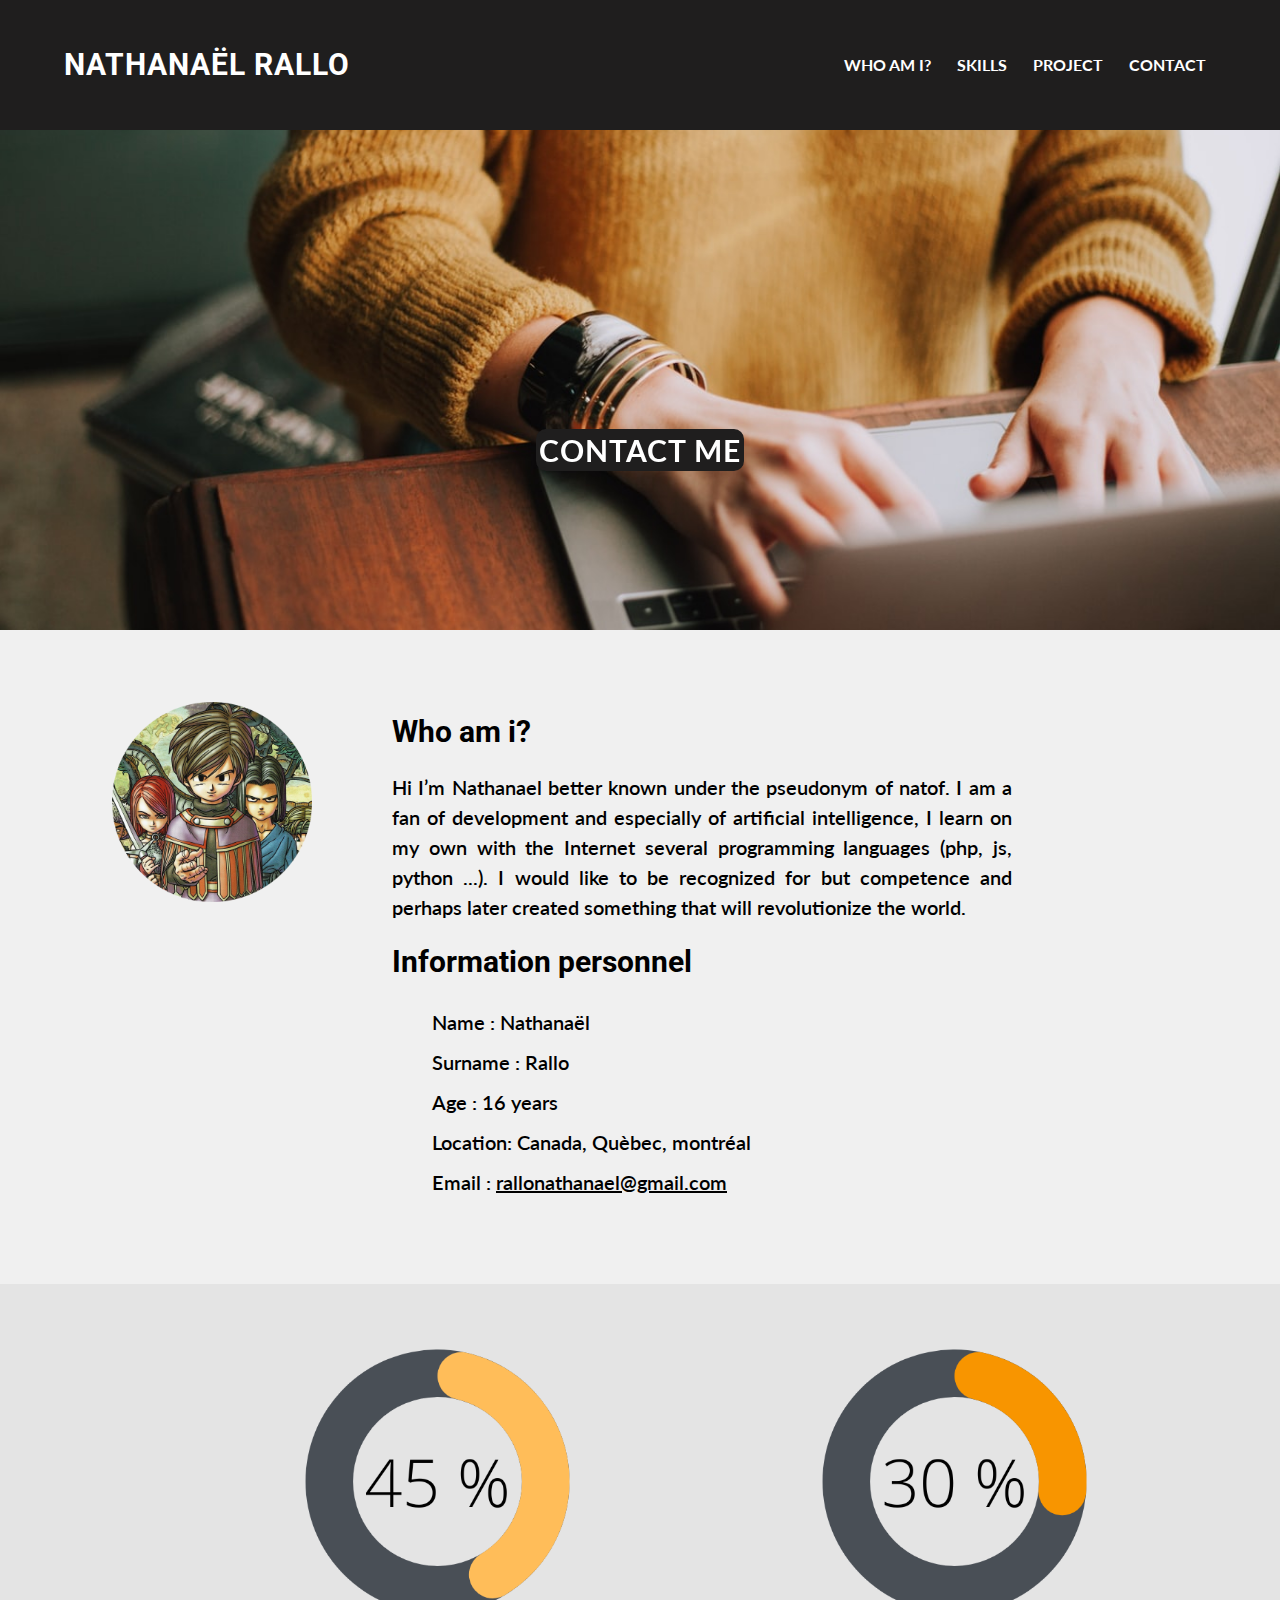
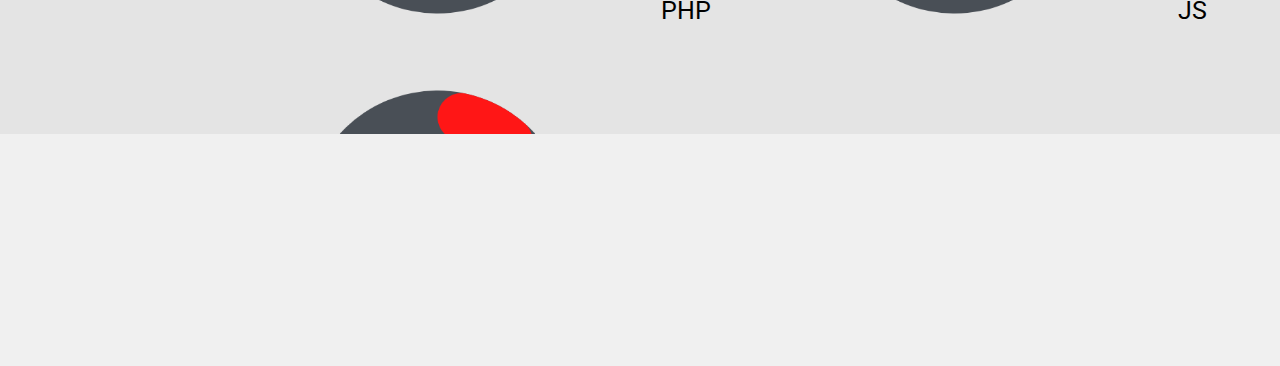
==== index.html @ a055c4c7 "zefzef" ====
<!DOCTYPE html>
<html lang="en">
<head>
    <meta charset="UTF-8">
    <title>Nathanaël</title>
    <link rel="stylesheet" href="public/css/header.css">
    <link rel="stylesheet" href="public/css/normalize.css">
    <link rel="stylesheet" href="https://pro.fontawesome.com/releases/v5.10.0/css/all.css" integrity="sha384-AYmEC3Yw5cVb3ZcuHtOA93w35dYTsvhLPVnYs9eStHfGJvOvKxVfELGroGkvsg+p" crossorigin="anonymous"/>
    <script src="https://ajax.googleapis.com/ajax/libs/jquery/3.5.1/jquery.min.js"></script>
</head>
<body>
    <header role="header">
        <nav class="menu" role="navigation">
            <div class="inner">
            <div class="m-left">
                <h1 class="logo">Nathanaël rallo</h1>
            </div>
            <div class="m-right">
                <a href="#" class="m-link"><i class="fas fa-user"></i> Who am i?</a>
                <a href="#" class="m-link"><i class="fas fa-book"></i> Skills</a>
                <a href="#" class="m-link"><i class="fas fa-business-time"></i> Project</a>
                <a href="#" class="m-link"><i class="fas fa-envelope-open-text"></i> Contact</a>
            </div>
            <div class="m-nav-toggle">
                <span class="m-toggle-icons"></span>
            </div>
            </div>
        </nav>
        <nav class="banniere" role="image">
            <div class="m-banniere">
               <a href="gmail:rallonathanael@gmail.com" class="m-link-center">Contact me</a>
            </div>
        </nav>
    </header>
    <article>
        <div class="div-categoryContainer">
     
            <img src="public/image/photo_profile.png" class="picture-left">
               
            <div class="paragraph-right">
                <h2>Who am i?</h2>
                <p>Hi I’m Nathanael better known under the pseudonym of natof. I am a fan of development and especially of artificial intelligence, 
                    I learn on my own with the Internet several programming languages ​​(php, js, python ...). I would like to be recognized for but competence and perhaps later created something that will revolutionize the world.</p>
                    <div class="personal-information">
                        <h2 class="titre-information">Information personnel</h2>
                        <ul class="ul-information">
                          <li><span>Name : </span>Nathanaël</li>
                          <li><span>Surname : </span>Rallo</li>
                          <li><span>Age : </span>16 years</li>
                          <li><span>Location: Canada, Quèbec, montréal 
                          <li class=><span>Email : </span><a class="gmail" href="mailto:rallonathanael@gmail.com">rallonathanael@gmail.com</a></li>
                        </ul>
                      </div>
            </div>   
        </div>
        <div class="skill-container">
        <div class="skill-image">
           <img src="public/image/1.png" class="image_1">
           <span class="php">PHP</span>
           <img src="public/image/2.png" class="image_2">
           <span class="js">JS</span>
           <img src="public/image/3.png" class="image_3">
           <span class="python">PYTHON</span>
        </div>
        </div>  
    </article>
    <script src="public/js/app.js" charset="utf-8"></script>
</body>
</html>
---- public/css/header.css ----
.menu{
    background: rgb(31, 30, 30);
    width: 100%;
    height: 130px;
    line-height: 130px;
}
.m-left{
    float: left;
}
.logo{
    margin: 0;padding: 0;
    color: white;
    text-transform: uppercase;
    font-family: 'Roboto';
    font-weight: 700;
    font-size: 30px;
    letter-spacing: 1px;
}

.m-right{
    float: right;
}

.m-link{
    text-decoration: none;
    color: white;
    text-transform: uppercase;
    font-weight: 700;
    padding: 0;margin: 0 10px;
    transition: all 0.3s ease;
    border-bottom: 2px solid transparent;
    padding-bottom: 3px;
}
.m-link-center{
    margin: 0;padding: 0;
    text-decoration: none;
    color: white;
    text-transform: uppercase;
    font-weight: 700;
    position: absolute;
    top: 50%; left: 50%;
    transform: translate(-50%, -50%);
    font-size: 30px;
    letter-spacing: 1px;
    border: 3px rgb(31, 30, 30) solid;
    border-radius: 10px;
    background: rgb(31, 30, 30);
}
.m-link i{
    margin-right: 2px;
}
.m-link-center:hover{
    border-bottom: 2px solid white;
}
.m-link:hover{
    border-bottom: 2px solid white;
}
.m-nav-toggle{
    width: 50px;
    height: 66px;
    display: none;
    align-items: center;
    float: right;
    cursor: pointer;
}
span.m-toggle-icons, span.m-toggle-icons::before, span.m-toggle-icons::after{
 content: "";   
 display: block;
 width: 100%;
 height: 2px;
 background: white;
 position: relative;
 margin-top: 10px;
 
}
span.m-toggle-icons::before{top: 10px;}
span.m-toggle-icons::after{top: -12px;}

.m-right.is-open{
    transform: translateX(0);
}

.m-nav-toggle.is-open span.m-nav-toggle-icons{
    transform: translateX(0);
}

.m-banniere{
    width: 100%;
    height: 500px;
    top: 5;left: 0;
    background: url('../image/banniere.jpg') center no-repeat;
    background-size: cover;
}

p{
    font-size: 20px;
}
    .div-categoryContainer{
    display : flex;
    flex: 80px;
    vertical-align: middle;  
    width: 1000px    ;
    padding: 12px ; 
    margin: auto;
    margin-right: 600px;
   }
   .picture-left {
     width:200px;
     height:200px;
     margin-top: 60px;
     margin-left: 100px;
     margin-right: 80px;
   }
   .paragraph-right {
     flex : 6;
     margin-top : 50px;
     max-width: 800px;
     text-align: justify;
     font-weight: 600;
     line-height: 30px;
    
   }

   .personal-information{ 
     font-weight: 600;
     line-height: 30px;
     display : block;
    }
    .ul-information{
        list-style: none;
        margin-right: 120px;
        text-shadow: black;
        font-size: 20px;
        line-height: 40px;
    }
    .gmail{
        color: black;
    }
    h2{
        font-family: 'Roboto';
        font-size: 30px;
    }
    .titre-information{
        margin-right: 100px;
        
    }
    .skill-container{
        background: rgb(228, 228, 228);
        width: 100%;
        height: 450px;
    }
    .skill-image{
        margin-left: 200px;
        margin-top: 50px;
        font-family: 'Roboto';
        font-size: 25px;
       
    }
    .image_1{
        width:275px;
        height:275px;
        margin-top: 60px;
        margin-left: 100px;
        margin-right: 80px;
    }
    .image_2{
        width:275px;
        height:275x;
        margin-top: 60px;
        margin-left: 100px;
        margin-right: 80px;
    }
    .image_3{
        width:275px;
        height:275px;
        margin-top: 60px;
        margin-left: 100px;
        margin-right: 80px;
    }
    .php{
        position:relative;
        width:300px;
        z-index:100;
    }

@media only screen and (max-width: 910px){
    .m-right{
        position: absolute;
        top: 66;right: 0;
        width: 200px;
        height: 100%;
        background: rgb(31, 30, 30);
        transform: translateX(100%);
        transition: all 0.3s ease-in-out;
    }

    .m-link{
        display: block;
        text-align: center;
        padding: 0; margin: 0 30px;
        height: 35px;
        margin-top: 90px;
    }
    .m-nav-toggle{
        display: flex;
    }
}
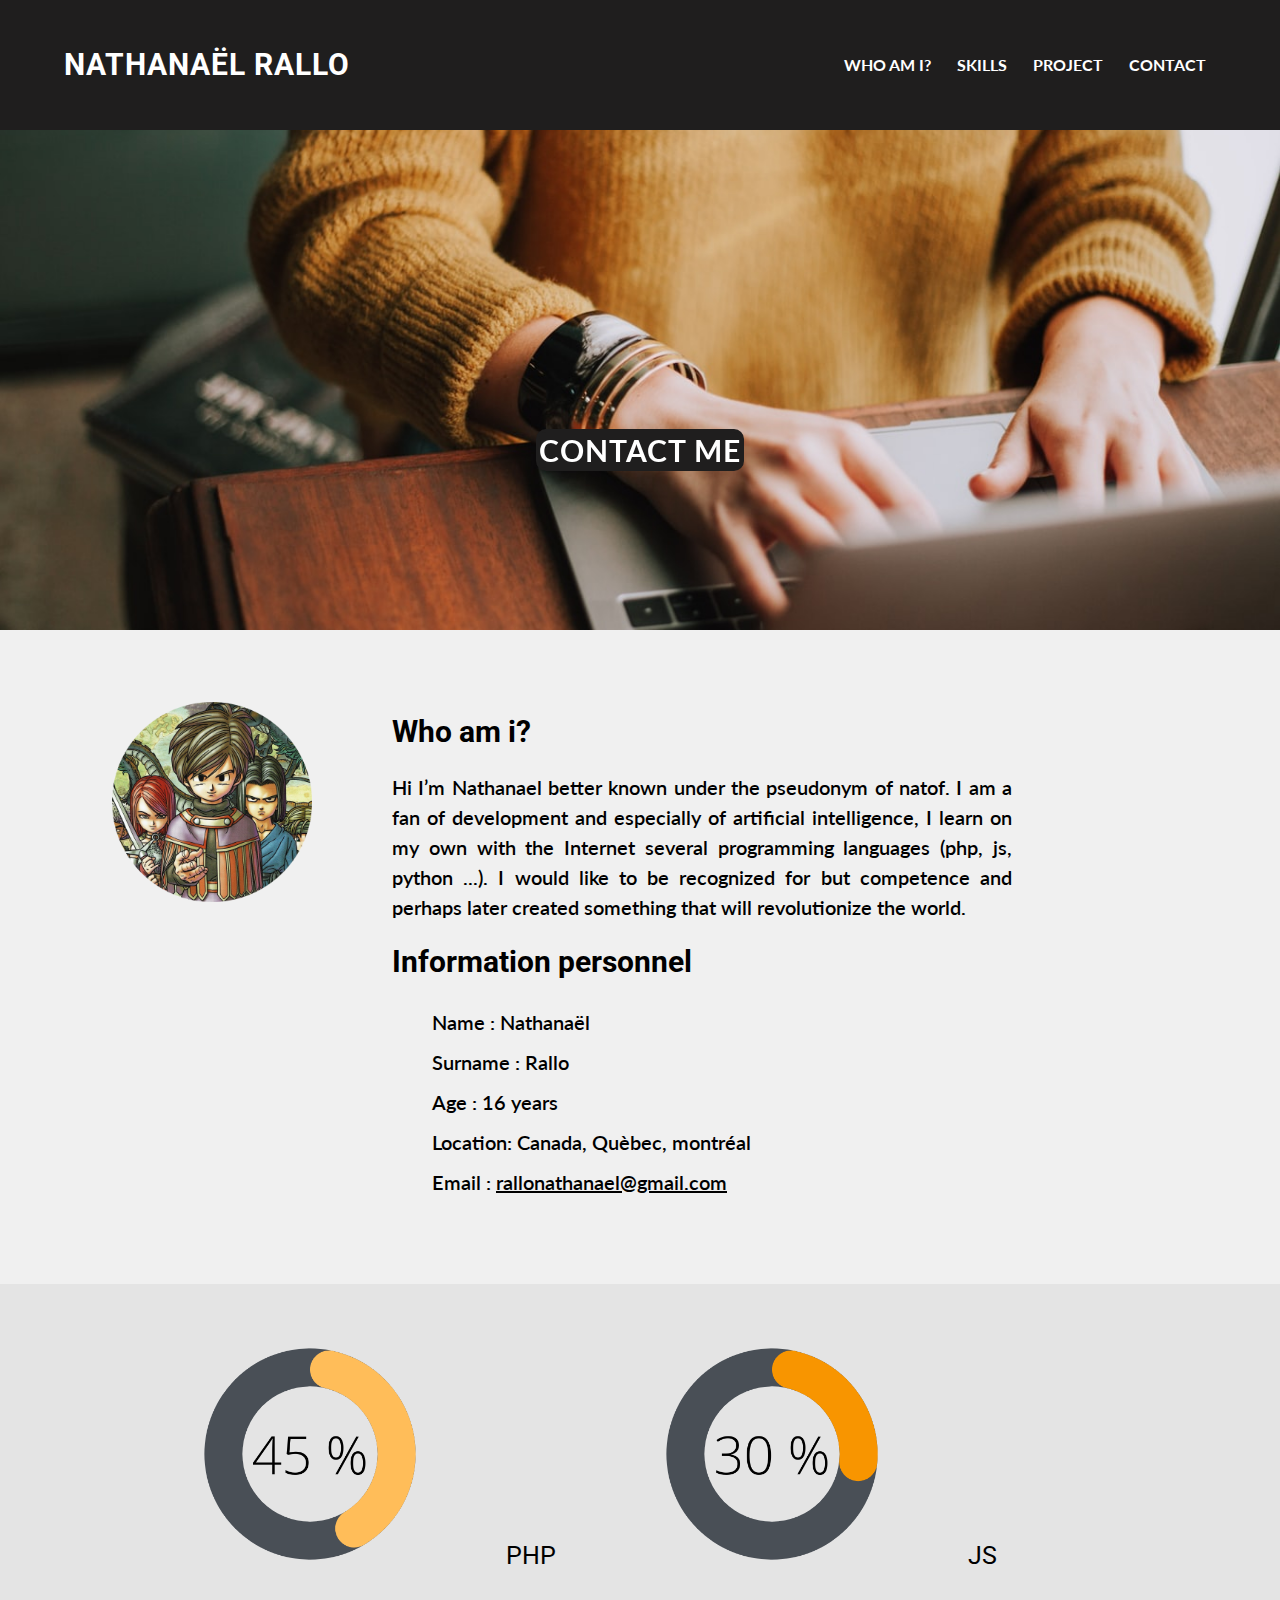
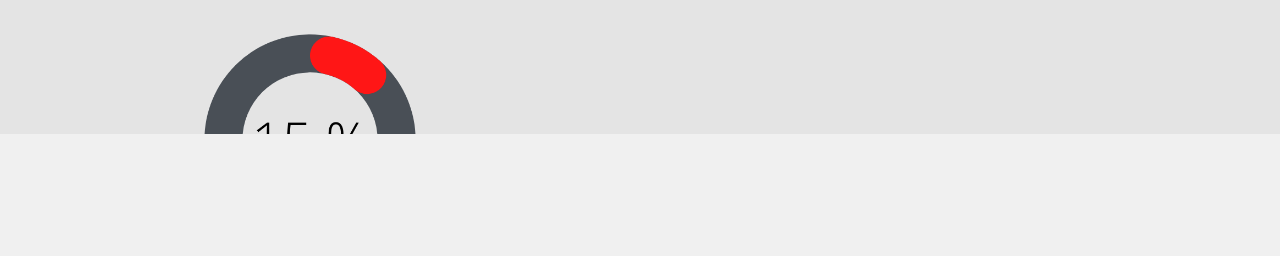
==== commit 43f963c6: "aaa" ====
--- a/index.html
+++ b/index.html
@@ -6,6 +6,7 @@
     <link rel="stylesheet" href="public/css/header.css">
     <link rel="stylesheet" href="public/css/normalize.css">
     <link rel="stylesheet" href="https://pro.fontawesome.com/releases/v5.10.0/css/all.css" integrity="sha384-AYmEC3Yw5cVb3ZcuHtOA93w35dYTsvhLPVnYs9eStHfGJvOvKxVfELGroGkvsg+p" crossorigin="anonymous"/>
+    <link href="https://cdn.jsdelivr.net/npm/bootstrap@5.0.0-beta3/dist/css/bootstrap.min.css" rel="stylesheet" integrity="sha384-eOJMYsd53ii+scO/bJGFsiCZc+5NDVN2yr8+0RDqr0Ql0h+rP48ckxlpbzKgwra6" crossorigin="anonymous">
     <script src="https://ajax.googleapis.com/ajax/libs/jquery/3.5.1/jquery.min.js"></script>
 </head>
 <body>
--- a/public/css/header.css
+++ b/public/css/header.css
@@ -150,29 +150,29 @@
         height: 450px;
     }
     .skill-image{
-        margin-left: 200px;
+        margin-left: 100px;
         margin-top: 50px;
         font-family: 'Roboto';
         font-size: 25px;
        
     }
     .image_1{
-        width:275px;
-        height:275px;
+        width:220px;
+        height:220px;
         margin-top: 60px;
         margin-left: 100px;
         margin-right: 80px;
     }
     .image_2{
-        width:275px;
-        height:275x;
+        width:220px;
+        height:220x;
         margin-top: 60px;
         margin-left: 100px;
         margin-right: 80px;
     }
     .image_3{
-        width:275px;
-        height:275px;
+        width:220px;
+        height:220px;
         margin-top: 60px;
         margin-left: 100px;
         margin-right: 80px;
@@ -204,5 +204,7 @@
     .m-nav-toggle{
         display: flex;
     }
-}
-
+
+
+}
+
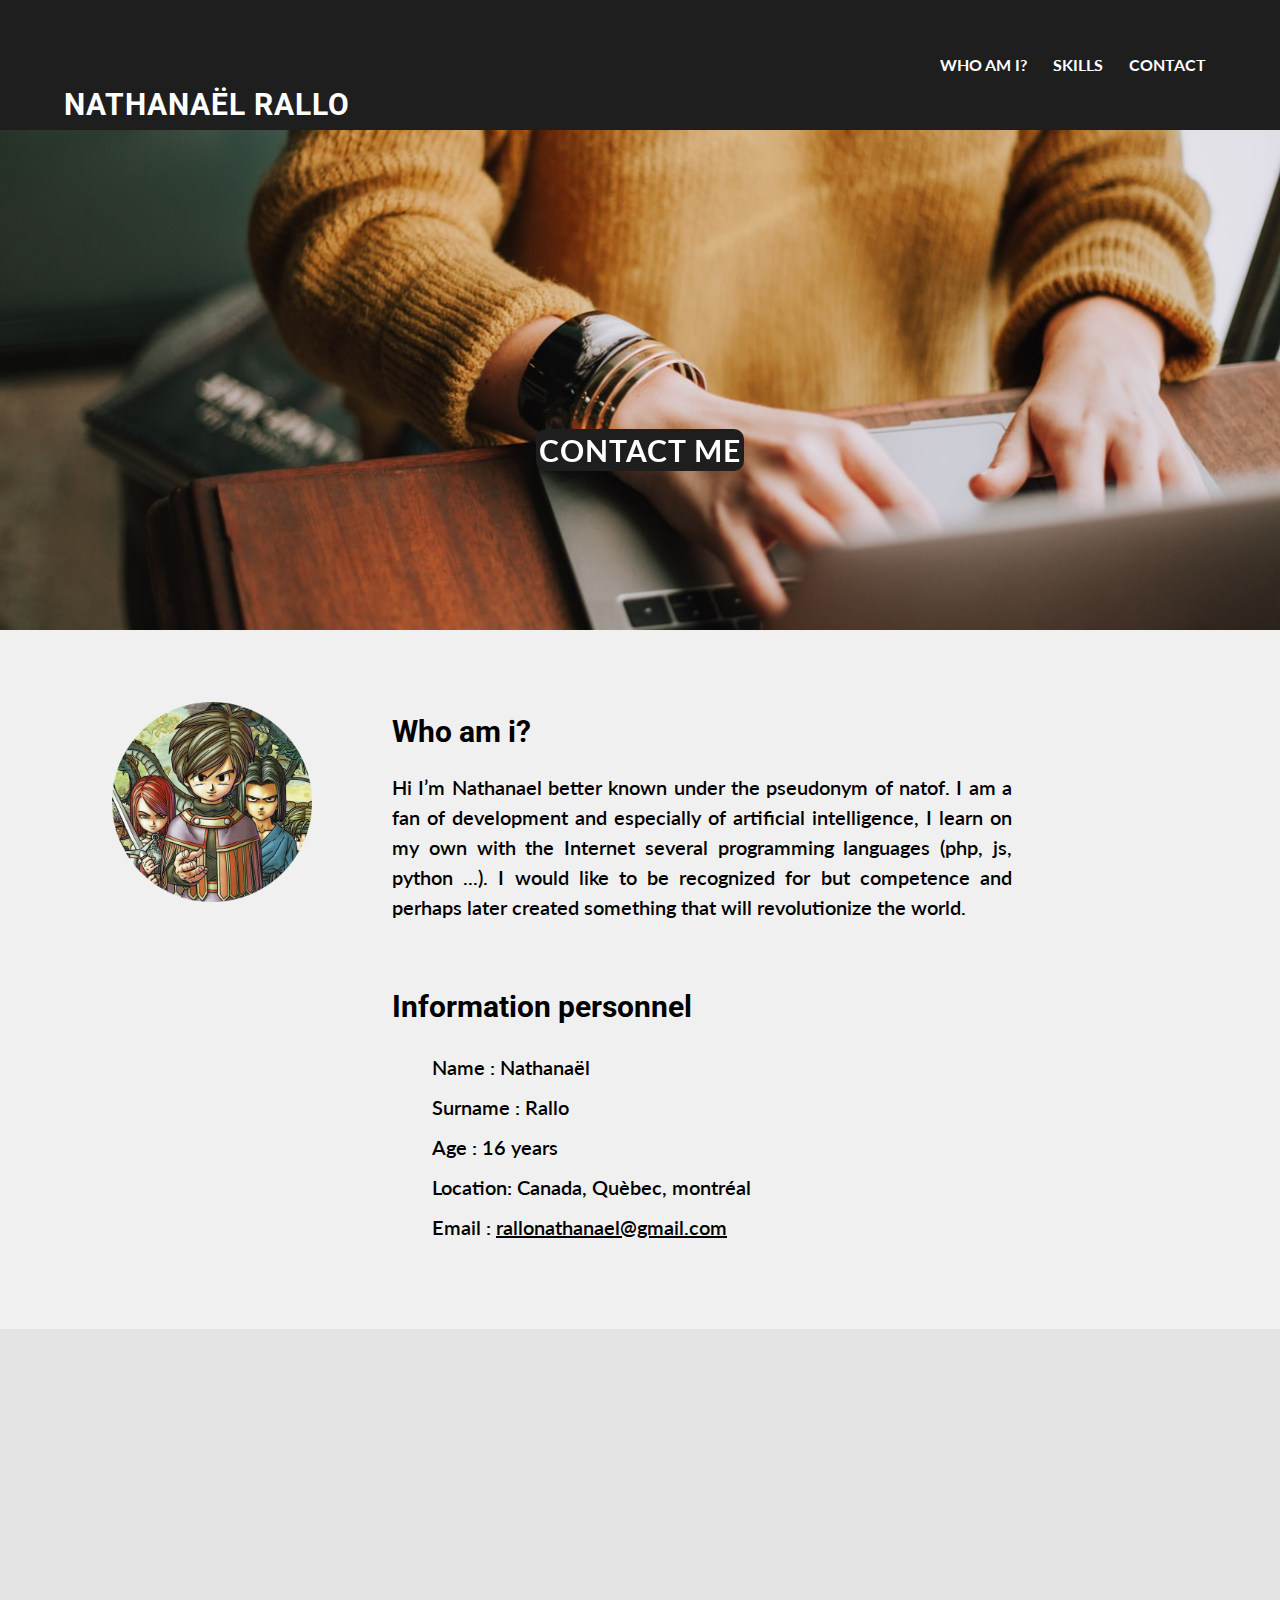
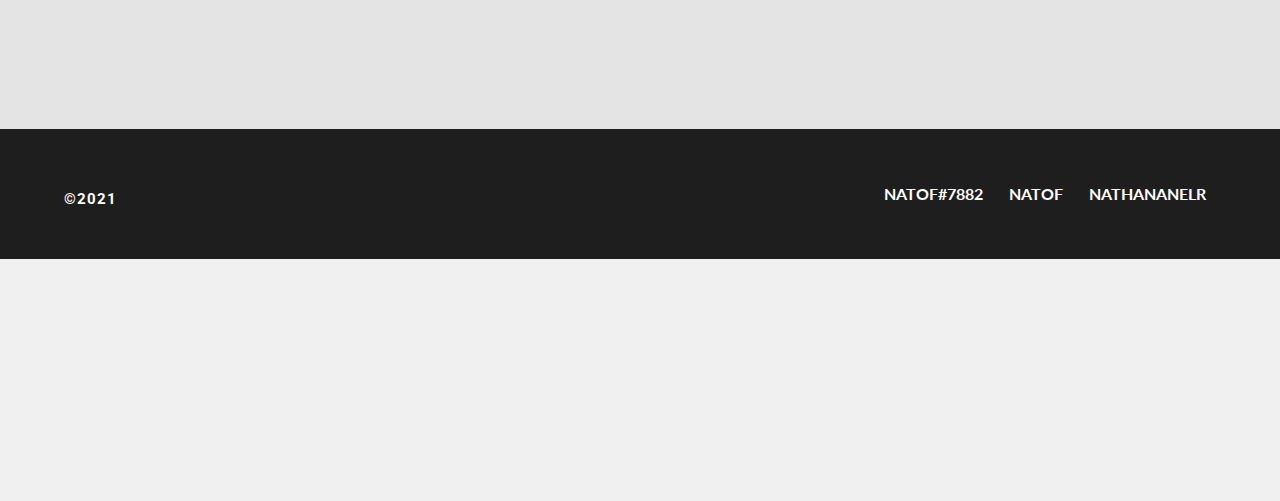
==== commit 4e18f574: "a" ====
--- a/index.html
+++ b/index.html
@@ -19,7 +19,6 @@
             <div class="m-right">
                 <a href="#" class="m-link"><i class="fas fa-user"></i> Who am i?</a>
                 <a href="#" class="m-link"><i class="fas fa-book"></i> Skills</a>
-                <a href="#" class="m-link"><i class="fas fa-business-time"></i> Project</a>
                 <a href="#" class="m-link"><i class="fas fa-envelope-open-text"></i> Contact</a>
             </div>
             <div class="m-nav-toggle">
@@ -56,15 +55,34 @@
         </div>
         <div class="skill-container">
         <div class="skill-image">
+           <h1 class="skill-title">Skills</h1>
            <img src="public/image/1.png" class="image_1">
            <span class="php">PHP</span>
            <img src="public/image/2.png" class="image_2">
            <span class="js">JS</span>
            <img src="public/image/3.png" class="image_3">
-           <span class="python">PYTHON</span>
+           <span class="py">PY</span>
         </div>
-        </div>  
+        </div>
     </article>
+    <footer>
+        <nav class="menu" role="navigation">
+            <div class="inner">
+            <div class="m-left">
+                <div class="mention">©2021</div>
+            </div>
+            <div class="m-right">
+                <a href="#" class="m-link"><i class="fab fa-discord"></i> Natof#7882</a>
+                <a href="#" class="m-link"><i class="fab fa-github"></i> natof</a>
+                <a href="#" class="m-link"><i class="fab fa-twitter-square"></i> NathananelR</a>
+            </div>
+            <div class="m-nav-toggle">
+                <span class="m-toggle-icons"></span>
+            </div>
+            </div>
+        </nav>
+        </nav>
+    </footer>
     <script src="public/js/app.js" charset="utf-8"></script>
 </body>
 </html>--- a/public/css/header.css
+++ b/public/css/header.css
@@ -15,6 +15,7 @@
     font-weight: 700;
     font-size: 30px;
     letter-spacing: 1px;
+    margin-top: 40px;
 }
 
 .m-right{
@@ -50,9 +51,11 @@
     margin-right: 2px;
 }
 .m-link-center:hover{
+    text-decoration: none;
     border-bottom: 2px solid white;
 }
 .m-link:hover{
+    text-decoration: none;
     border-bottom: 2px solid white;
 }
 .m-nav-toggle{
@@ -125,6 +128,7 @@
      font-weight: 600;
      line-height: 30px;
      display : block;
+     margin-top: 70px;
     }
     .ul-information{
         list-style: none;
@@ -133,7 +137,7 @@
         font-size: 20px;
         line-height: 40px;
     }
-    .gmail{
+    .gmail:hover, .gmail{
         color: black;
     }
     h2{
@@ -147,42 +151,91 @@
     .skill-container{
         background: rgb(228, 228, 228);
         width: 100%;
-        height: 450px;
+        height: 400px;
     }
     .skill-image{
         margin-left: 100px;
         margin-top: 50px;
         font-family: 'Roboto';
         font-size: 25px;
-       
-    }
-    .image_1{
+        opacity: 0;
+    }
+    .skill-image.scroll{
+        opacity: 1;
+        transition: all 0.3s ease-in-out;
+    }
+    .image_3, .image_2, .image_1{
         width:220px;
         height:220px;
-        margin-top: 60px;
+        margin-top: 70px;
         margin-left: 100px;
         margin-right: 80px;
-    }
-    .image_2{
+        transition: all 0.3s ease-in-out;
+    }
+    .image_3:hover, .image_2:hover , .image_1:hover{
+        width:225px;
+        height:225px;
+    }
+    .php, .js, .py{
+        position:relative;
+        width:300px;
+        top: 180px;
+        right: 220px;
+    }
+    nav a:hover {
+        color: white;
+    }
+
+    h1{
+    
+    text-transform: uppercase;
+    
+    }
+    .skill-title{
+        margin: 0;padding: 0;
+        margin-top: 150px;
+        float: left;
+        font-size: 60px;
+        font-family: 'Roboto';
+        font-weight: bolder;
+    }
+
+    .project-title{
+        margin: 0;padding: 0;
+        float: left;
+        font-size: 60px;
+        font-family: 'Roboto';
+        font-weight: bolder;
+    }
+
+    .goldrush{
         width:220px;
-        height:220x;
-        margin-top: 60px;
+        height:220px;
+        margin-top: 70px;
         margin-left: 100px;
         margin-right: 80px;
-    }
-    .image_3{
-        width:220px;
-        height:220px;
-        margin-top: 60px;
-        margin-left: 100px;
-        margin-right: 80px;
-    }
-    .php{
-        position:relative;
-        width:300px;
-        z-index:100;
-    }
-
+        transition: all 0.3s ease-in-out;
+    }
+
+    .text-goldrush{
+        float: right;
+        margin-top: 150px;
+        max-width: 200px;
+        text-align: center;
+        flex : 6;
+        font-weight: 600;
+        line-height: 30px;
+    }
+    .mention{
+        margin: 0;padding: 0;
+        color: white;
+        text-transform: uppercase;
+        font-family: 'Roboto';
+        font-weight: 700;
+        font-size: 15px;
+        margin-top: 5px;
+        letter-spacing: 1px;
+    }
 @media only screen and (max-width: 910px){
     .m-right{
         position: absolute;
@@ -192,6 +245,7 @@
         background: rgb(31, 30, 30);
         transform: translateX(100%);
         transition: all 0.3s ease-in-out;
+       
     }
 
     .m-link{
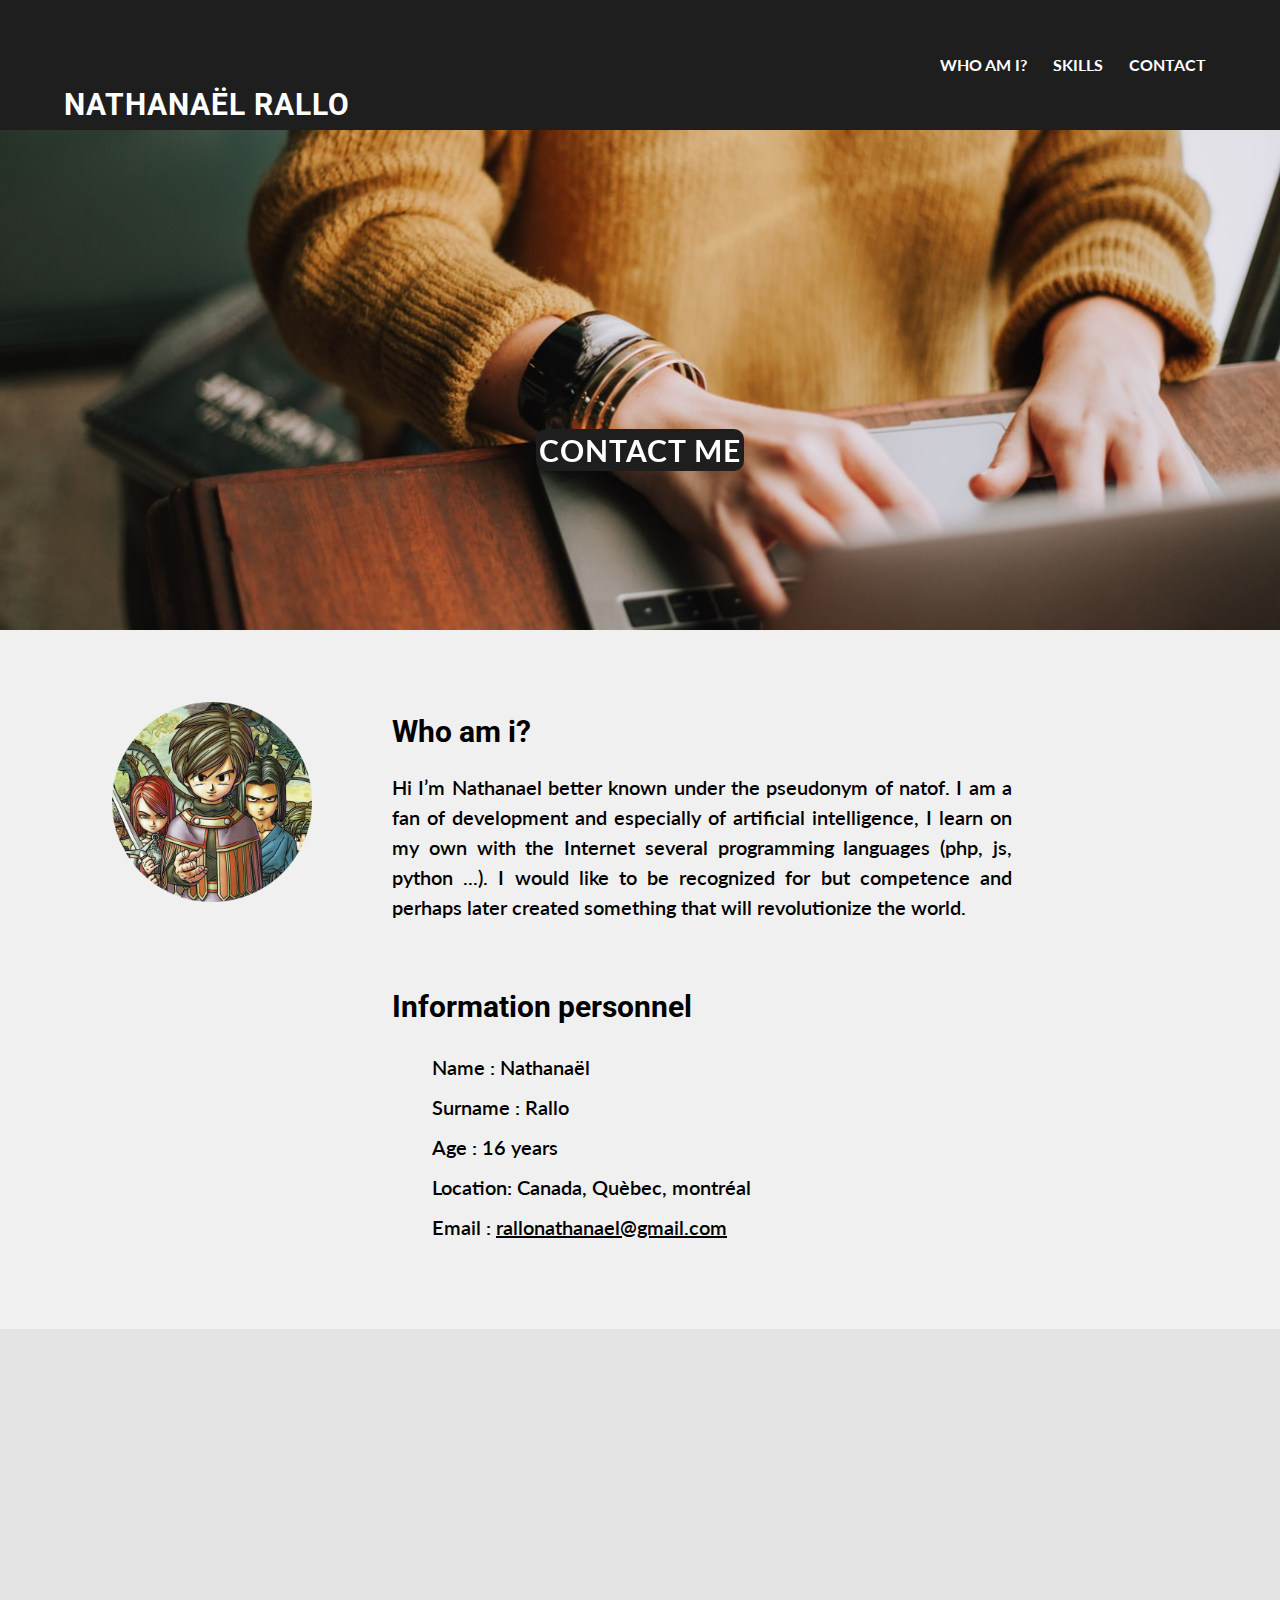
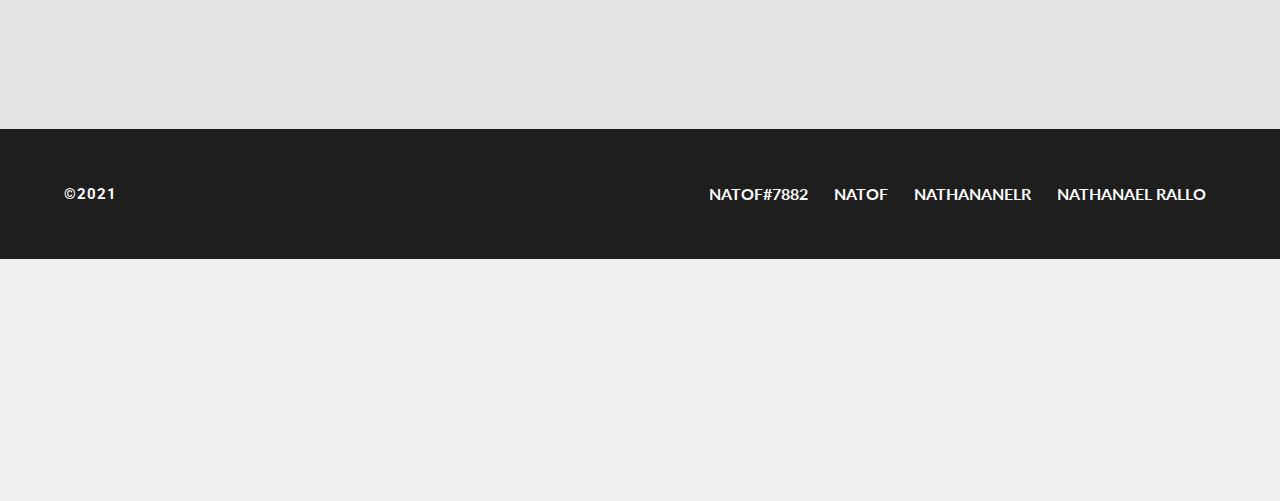
==== commit a0b6ef41: "a" ====
--- a/index.html
+++ b/index.html
@@ -73,8 +73,9 @@
             </div>
             <div class="m-right">
                 <a href="#" class="m-link"><i class="fab fa-discord"></i> Natof#7882</a>
-                <a href="#" class="m-link"><i class="fab fa-github"></i> natof</a>
+                <a href="https://github.com/natof" class="m-link"><i class="fab fa-github"></i> natof</a>
                 <a href="#" class="m-link"><i class="fab fa-twitter-square"></i> NathananelR</a>
+                <a href="https://www.paypal.com/paypalme/my/settings?flow=cmV0dXJuVXJsPS9teWFjY291bnQvdHJhbnNmZXIvaG9tZXBhZ2UvcmVxdWVzdCZjYW5jZWxVcmw9L215YWNjb3VudC90cmFuc2Zlci9ob21lcGFnZS9yZXF1ZXN0" class="m-link"><i class="fab fa-paypal"></i> nathanael rallo</a>
             </div>
             <div class="m-nav-toggle">
                 <span class="m-toggle-icons"></span>
--- a/public/css/header.css
+++ b/public/css/header.css
@@ -233,7 +233,6 @@
         font-family: 'Roboto';
         font-weight: 700;
         font-size: 15px;
-        margin-top: 5px;
         letter-spacing: 1px;
     }
 @media only screen and (max-width: 910px){
